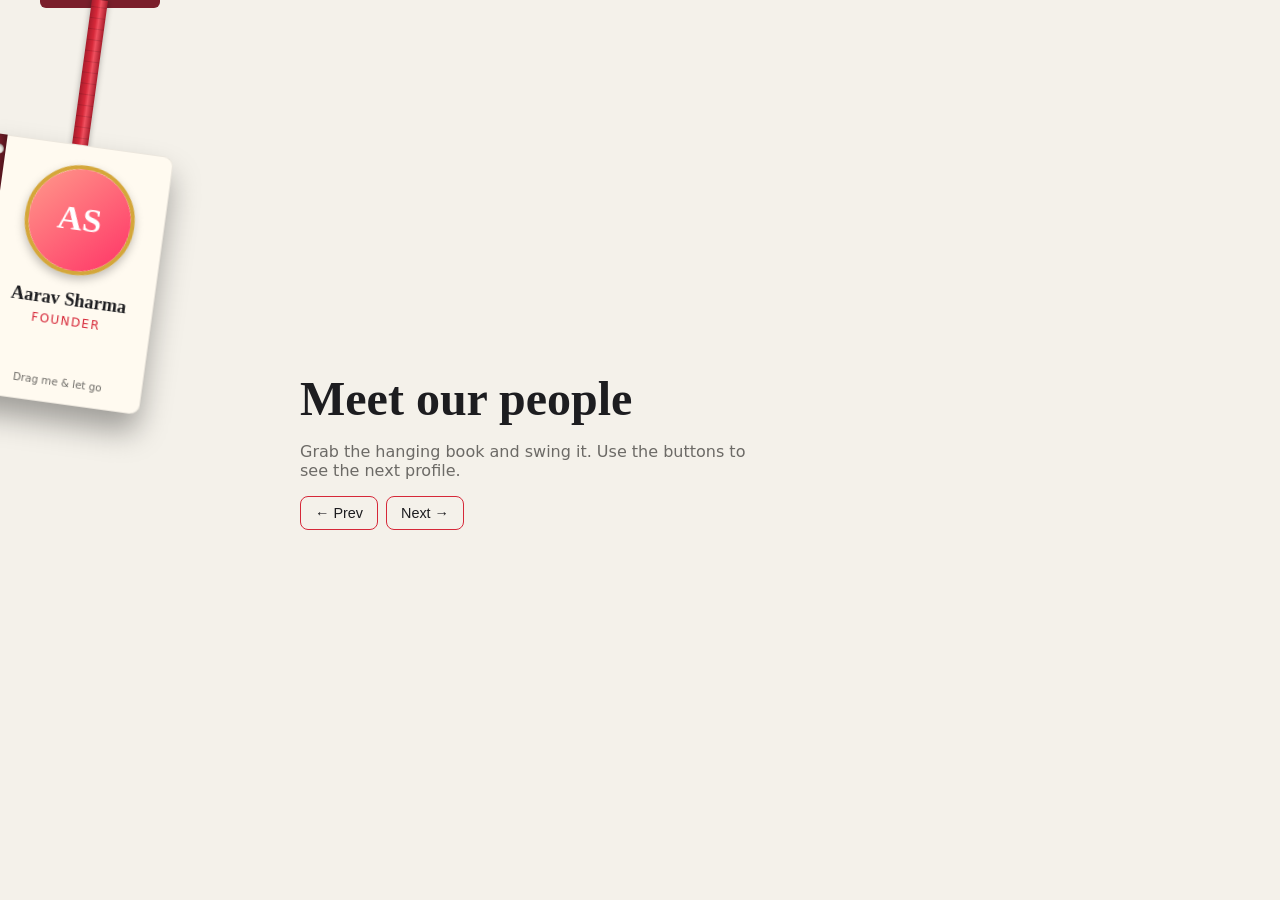
==== hanging.html @ 7e92b3ea "Describe your changes" ====
<!DOCTYPE html>
<html lang="en">
<head>
  <meta charset="utf-8">
  <meta name="viewport" content="width=device-width, initial-scale=1">
  <title>Hanging Book Profile</title>
  <link rel="stylesheet" href="stylehanging.css">
</head>
<body>

  <!-- Hanging book (fixed to the left side) -->
  <div id="pin">
    <div id="hang" aria-label="Draggable profile book">
      <div class="strip"></div>
      <div class="book">
        <div class="photo" id="photo"></div>
        <div class="name" id="name"></div>
        <div class="role" id="role"></div>
        <div class="tag">Drag me &amp; let go</div>
      </div>
    </div>
  </div>

  <!-- Your normal page content -->
  <main class="page">
    <div>
      <h1>Meet our people</h1>
      <p>Grab the hanging book and swing it. Use the buttons to see the next profile.</p>
      <div class="ctrl">
        <button id="prev">&larr; Prev</button>
        <button id="next">Next &rarr;</button>
      </div>
    </div>
  </main>

  <script src="scripthanging.js"></script>
</body>
</html>
---- stylehanging.css ----
:root {
  --bg: #f4f1ea;
  --text: #1d1d20;
  --muted: #6c6a66;
  --cover: #fffaf0;
  --spine: #7a1f2b;
  --red: #d62839;
  --gold: #d4a73a;
}

@media (prefers-color-scheme: dark) {
  :root {
    --bg: #131316;
    --text: #f2f2f4;
    --muted: #a0a0a8;
    --cover: #26262c;
  }
}

* { box-sizing: border-box; }

html, body { height: 100%; }

body {
  margin: 0;
  background: var(--bg);
  color: var(--text);
  font-family: Georgia, "Times New Roman", serif;
  overflow: hidden;
}

/* ---------- Page content ---------- */
.page {
  height: 100%;
  display: flex;
  align-items: center;
  padding: 0 24px 0 300px; /* leaves space for the book on the left */
}
.page h1 { font-size: clamp(1.8rem, 4vw, 3rem); margin: 0 0 8px; }
.page p  { color: var(--muted); max-width: 460px; font-family: system-ui, sans-serif; }

.ctrl { margin-top: 16px; display: flex; gap: 8px; font-family: system-ui, sans-serif; }
.ctrl button {
  cursor: pointer;
  border: 1px solid var(--red);
  background: transparent;
  color: var(--text);
  padding: 8px 14px;
  border-radius: 8px;
  font-size: .9rem;
}
.ctrl button:hover { background: var(--red); color: #fff; }

/* ---------- Hanging book ---------- */

/* The fixed point the book swings from. Change left to move it. */
#pin {
  position: absolute;
  left: 100px;
  top: 0;
  width: 0;
  height: 0;
  z-index: 5;
}

/* Small bar on the ceiling */
#pin::before {
  content: "";
  position: absolute;
  left: -60px;
  top: 0;
  width: 120px;
  height: 8px;
  background: var(--spine);
  border-radius: 0 0 6px 6px;
}

#hang {
  position: absolute;
  left: -95px;           /* half of the width, so it hangs centered */
  top: 0;
  width: 190px;
  transform-origin: 50% 0; /* rotate from the top */
  cursor: grab;
  touch-action: none;
  user-select: none;
  -webkit-user-select: none;
  will-change: transform;
}
#hang.drag { cursor: grabbing; }

/* Red strip (ribbon) */
.strip {
  width: 16px;
  height: 150px;               /* change for a longer or shorter strip */
  margin: 0 auto;
  background:
    repeating-linear-gradient(0deg, transparent 0 10px, rgba(0,0,0,.12) 10px 11px),
    linear-gradient(90deg, #a81c2b, var(--red) 40%, #f0505f 60%, #a81c2b);
  box-shadow: 0 0 6px rgba(0,0,0,.3);
}

/* Book */
.book {
  position: relative;
  width: 190px;
  height: 260px;
  margin-top: -4px;
  background: var(--cover);
  border-radius: 4px 10px 10px 4px;
  box-shadow: 0 18px 30px rgba(0,0,0,.35), inset 0 0 0 1px rgba(0,0,0,.08);
  display: flex;
  flex-direction: column;
  align-items: center;
  padding: 20px 14px 16px 34px;
  text-align: center;
}

/* Spine */
.book::before {
  content: "";
  position: absolute;
  left: 0; top: 0; bottom: 0;
  width: 22px;
  background: var(--spine);
  border-radius: 4px 0 0 4px;
  box-shadow: inset -4px 0 6px rgba(0,0,0,.35);
}

/* Hole where the strip connects */
.book::after {
  content: "";
  position: absolute;
  left: 10px; top: 10px;
  width: 10px; height: 10px;
  border-radius: 50%;
  background: var(--bg);
  box-shadow: inset 0 1px 3px rgba(0,0,0,.5);
}

.photo {
  width: 110px;
  height: 110px;
  flex: none;
  border-radius: 50%;
  border: 4px solid var(--gold);
  overflow: hidden;
  box-shadow: 0 4px 10px rgba(0,0,0,.25);
}
.photo img,
.photo svg {
  width: 100%;
  height: 100%;
  display: block;
  object-fit: cover;
  -webkit-user-drag: none;
}

.name { margin-top: 14px; font-size: 1.15rem; font-weight: 700; line-height: 1.2; }

.role {
  margin-top: 4px;
  font-family: system-ui, sans-serif;
  font-size: .75rem;
  letter-spacing: .12em;
  text-transform: uppercase;
  color: var(--red);
}

.tag {
  margin-top: auto;
  font-family: system-ui, sans-serif;
  font-size: .65rem;
  color: var(--muted);
}

/* ---------- Small screens ---------- */
@media (max-width: 640px) {
  .page { padding-left: 240px; }
}
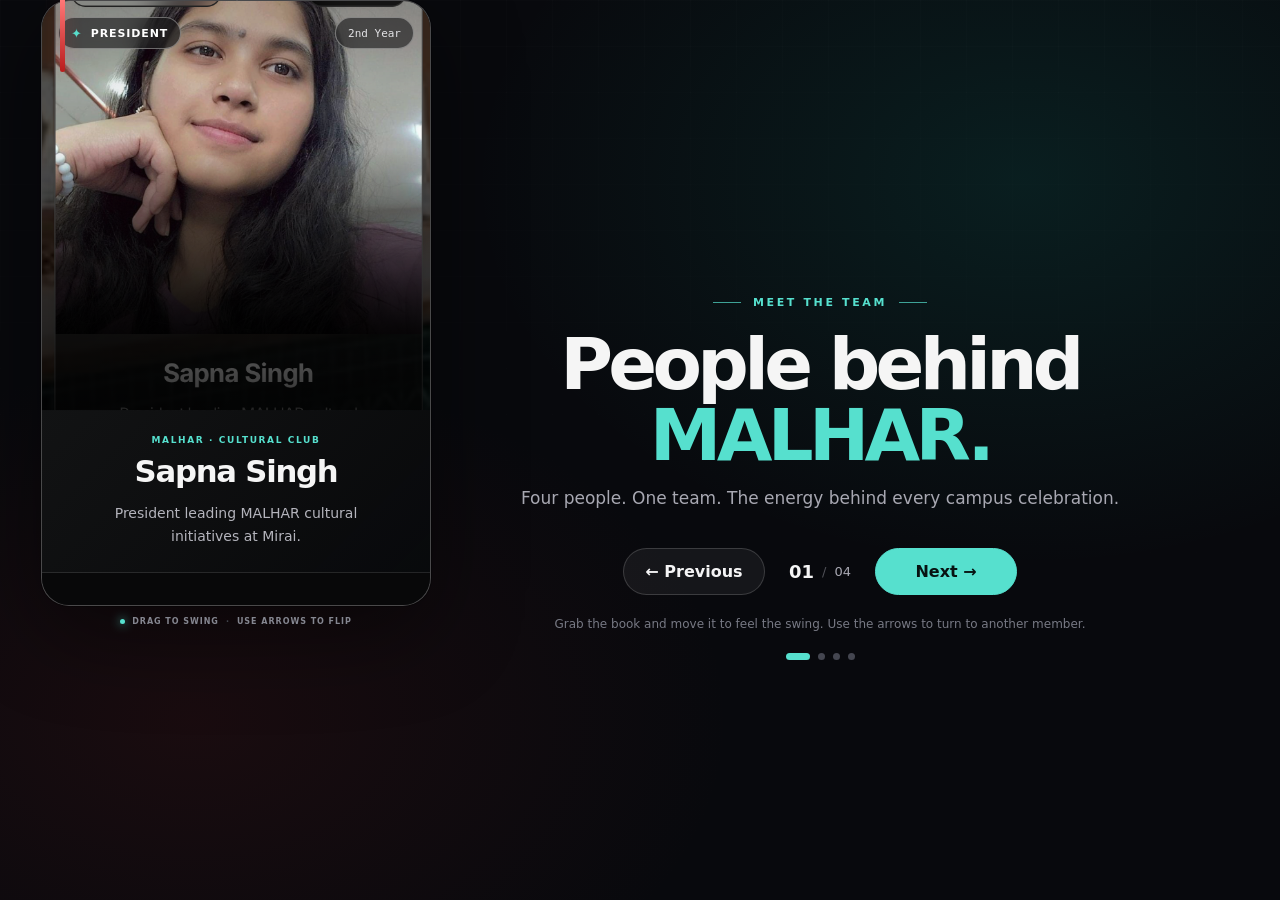
==== commit d96535b9: "update" ====
--- a/hanging.html
+++ b/hanging.html
@@ -1,38 +1,57 @@
 <!DOCTYPE html>
 <html lang="en">
 <head>
-  <meta charset="utf-8">
-  <meta name="viewport" content="width=device-width, initial-scale=1">
-  <title>Hanging Book Profile</title>
+  <meta charset="UTF-8">
+  <meta name="viewport" content="width=device-width, initial-scale=1.0">
+  <title>MALHAR Club — Hanging Leadership Book</title>
   <link rel="stylesheet" href="stylehanging.css">
+  <script src="scripthanging.js" defer></script>
 </head>
 <body>
-
-  <!-- Hanging book (fixed to the left side) -->
-  <div id="pin">
-    <div id="hang" aria-label="Draggable profile book">
-      <div class="strip"></div>
-      <div class="book">
-        <div class="photo" id="photo"></div>
-        <div class="name" id="name"></div>
-        <div class="role" id="role"></div>
-        <div class="tag">Drag me &amp; let go</div>
-      </div>
+  <div class="ambient-bg" aria-hidden="true"></div>
+  <div id="pin" aria-label="MALHAR leadership profile book">
+    <div class="hanger-rope" aria-hidden="true"></div>
+    <div id="hang" role="group" aria-label="Draggable member profile book">
+      <div class="strip" aria-hidden="true"></div>
+      <article class="book" aria-live="polite">
+        <div class="photo-wrap">
+          <img class="photo" id="photo" src="assets/sapna-singh.png" alt="Sapna Singh">
+          <div class="photo-shade"></div>
+          <div class="top-badges">
+            <span class="position-badge" id="positionBadge">President</span>
+            <span class="year-badge" id="yearBadge">2nd Year</span>
+          </div>
+        </div>
+        <div class="member-info">
+          <p class="club-kicker">MALHAR · CULTURAL CLUB</p>
+          <h1 class="name" id="name">Sapna Singh</h1>
+          <p class="role" id="role">President leading MALHAR cultural initiatives at Mirai.</p>
+        </div>
+        <div class="social-row">
+          <a class="social-link" id="instagramLink" href="#" target="_blank" rel="noopener noreferrer">
+            <svg viewBox="0 0 24 24" aria-hidden="true"><rect x="3" y="3" width="18" height="18" rx="5"></rect><circle cx="12" cy="12" r="4"></circle><circle cx="17.5" cy="6.5" r="1"></circle></svg>Instagram
+          </a>
+          <a class="social-link" id="linkedinLink" href="#" target="_blank" rel="noopener noreferrer">
+            <svg viewBox="0 0 24 24" aria-hidden="true"><path d="M5 9v10M5 5v.1M10 19v-6a4 4 0 0 1 8 0v6M10 10v9"></path><circle cx="5" cy="5" r="1.5"></circle></svg>LinkedIn
+          </a>
+        </div>
+      </article>
+      <div class="book-hint"><span class="hint-dot"></span> DRAG TO SWING <span class="hint-divider">·</span> USE ARROWS TO FLIP</div>
     </div>
   </div>
-
-  <!-- Your normal page content -->
   <main class="page">
-    <div>
-      <h1>Meet our people</h1>
-      <p>Grab the hanging book and swing it. Use the buttons to see the next profile.</p>
-      <div class="ctrl">
-        <button id="prev">&larr; Prev</button>
-        <button id="next">Next &rarr;</button>
-      </div>
-    </div>
+    <header class="page-header">
+      <div class="eyebrow"><span class="eyebrow-line"></span> MEET THE TEAM <span class="eyebrow-line"></span></div>
+      <h2>People behind <span>MALHAR.</span></h2>
+      <p>Four people. One team. The energy behind every campus celebration.</p>
+    </header>
+    <section class="member-controls" aria-label="Profile navigation">
+      <button class="nav-button" id="prev" type="button">← Previous</button>
+      <div class="page-count"><span id="currentIndex">01</span><span class="count-divider">/</span><span>04</span></div>
+      <button class="nav-button primary" id="next" type="button">Next →</button>
+    </section>
+    <p class="interaction-note">Grab the book and move it to feel the swing. Use the arrows to turn to another member.</p>
+    <div class="member-dots" id="memberDots" aria-label="Choose a member"></div>
   </main>
-
-  <script src="scripthanging.js"></script>
 </body>
 </html>
--- a/stylehanging.css
+++ b/stylehanging.css
@@ -1,180 +1,18 @@
-:root {
-  --bg: #f4f1ea;
-  --text: #1d1d20;
-  --muted: #6c6a66;
-  --cover: #fffaf0;
-  --spine: #7a1f2b;
-  --red: #d62839;
-  --gold: #d4a73a;
-}
-
-@media (prefers-color-scheme: dark) {
-  :root {
-    --bg: #131316;
-    --text: #f2f2f4;
-    --muted: #a0a0a8;
-    --cover: #26262c;
-  }
-}
-
-* { box-sizing: border-box; }
-
-html, body { height: 100%; }
-
-body {
-  margin: 0;
-  background: var(--bg);
-  color: var(--text);
-  font-family: Georgia, "Times New Roman", serif;
-  overflow: hidden;
-}
-
-/* ---------- Page content ---------- */
-.page {
-  height: 100%;
-  display: flex;
-  align-items: center;
-  padding: 0 24px 0 300px; /* leaves space for the book on the left */
-}
-.page h1 { font-size: clamp(1.8rem, 4vw, 3rem); margin: 0 0 8px; }
-.page p  { color: var(--muted); max-width: 460px; font-family: system-ui, sans-serif; }
-
-.ctrl { margin-top: 16px; display: flex; gap: 8px; font-family: system-ui, sans-serif; }
-.ctrl button {
-  cursor: pointer;
-  border: 1px solid var(--red);
-  background: transparent;
-  color: var(--text);
-  padding: 8px 14px;
-  border-radius: 8px;
-  font-size: .9rem;
-}
-.ctrl button:hover { background: var(--red); color: #fff; }
-
-/* ---------- Hanging book ---------- */
-
-/* The fixed point the book swings from. Change left to move it. */
-#pin {
-  position: absolute;
-  left: 100px;
-  top: 0;
-  width: 0;
-  height: 0;
-  z-index: 5;
-}
-
-/* Small bar on the ceiling */
-#pin::before {
-  content: "";
-  position: absolute;
-  left: -60px;
-  top: 0;
-  width: 120px;
-  height: 8px;
-  background: var(--spine);
-  border-radius: 0 0 6px 6px;
-}
-
-#hang {
-  position: absolute;
-  left: -95px;           /* half of the width, so it hangs centered */
-  top: 0;
-  width: 190px;
-  transform-origin: 50% 0; /* rotate from the top */
-  cursor: grab;
-  touch-action: none;
-  user-select: none;
-  -webkit-user-select: none;
-  will-change: transform;
-}
-#hang.drag { cursor: grabbing; }
-
-/* Red strip (ribbon) */
-.strip {
-  width: 16px;
-  height: 150px;               /* change for a longer or shorter strip */
-  margin: 0 auto;
-  background:
-    repeating-linear-gradient(0deg, transparent 0 10px, rgba(0,0,0,.12) 10px 11px),
-    linear-gradient(90deg, #a81c2b, var(--red) 40%, #f0505f 60%, #a81c2b);
-  box-shadow: 0 0 6px rgba(0,0,0,.3);
-}
-
-/* Book */
-.book {
-  position: relative;
-  width: 190px;
-  height: 260px;
-  margin-top: -4px;
-  background: var(--cover);
-  border-radius: 4px 10px 10px 4px;
-  box-shadow: 0 18px 30px rgba(0,0,0,.35), inset 0 0 0 1px rgba(0,0,0,.08);
-  display: flex;
-  flex-direction: column;
-  align-items: center;
-  padding: 20px 14px 16px 34px;
-  text-align: center;
-}
-
-/* Spine */
-.book::before {
-  content: "";
-  position: absolute;
-  left: 0; top: 0; bottom: 0;
-  width: 22px;
-  background: var(--spine);
-  border-radius: 4px 0 0 4px;
-  box-shadow: inset -4px 0 6px rgba(0,0,0,.35);
-}
-
-/* Hole where the strip connects */
-.book::after {
-  content: "";
-  position: absolute;
-  left: 10px; top: 10px;
-  width: 10px; height: 10px;
-  border-radius: 50%;
-  background: var(--bg);
-  box-shadow: inset 0 1px 3px rgba(0,0,0,.5);
-}
-
-.photo {
-  width: 110px;
-  height: 110px;
-  flex: none;
-  border-radius: 50%;
-  border: 4px solid var(--gold);
-  overflow: hidden;
-  box-shadow: 0 4px 10px rgba(0,0,0,.25);
-}
-.photo img,
-.photo svg {
-  width: 100%;
-  height: 100%;
-  display: block;
-  object-fit: cover;
-  -webkit-user-drag: none;
-}
-
-.name { margin-top: 14px; font-size: 1.15rem; font-weight: 700; line-height: 1.2; }
-
-.role {
-  margin-top: 4px;
-  font-family: system-ui, sans-serif;
-  font-size: .75rem;
-  letter-spacing: .12em;
-  text-transform: uppercase;
-  color: var(--red);
-}
-
-.tag {
-  margin-top: auto;
-  font-family: system-ui, sans-serif;
-  font-size: .65rem;
-  color: var(--muted);
-}
-
-/* ---------- Small screens ---------- */
-@media (max-width: 640px) {
-  .page { padding-left: 240px; }
-}
+/* MALHAR Hanging Leadership Book — styling */
+:root{color-scheme:dark;--ink:#f5f5f5;--muted:#a8a8b2;--teal:#56e0ce;--line:rgba(255,255,255,.16);--ease:cubic-bezier(.2,.8,.2,1)}
+*{box-sizing:border-box}html{min-height:100%;background:#08090d}body{margin:0;min-height:100vh;overflow-x:hidden;color:var(--ink);background:radial-gradient(ellipse at 80% 20%,rgba(20,184,166,.12),transparent 38%),radial-gradient(ellipse at 15% 80%,rgba(127,29,29,.15),transparent 35%),#08090d;font-family:Inter,ui-sans-serif,system-ui,-apple-system,BlinkMacSystemFont,"Segoe UI",sans-serif}
+.ambient-bg{position:fixed;inset:0;pointer-events:none;z-index:0;opacity:.55;background-image:linear-gradient(rgba(255,255,255,.025) 1px,transparent 1px),linear-gradient(90deg,rgba(255,255,255,.025) 1px,transparent 1px);background-size:46px 46px;mask-image:linear-gradient(to bottom,#000,transparent 88%)}
+.page{position:relative;z-index:1;width:min(100% - 40px,1100px);min-height:100vh;margin-inline:auto;padding:clamp(80px,14vh,150px) 0 70px;display:flex;flex-direction:column;align-items:center;justify-content:center;text-align:center}
+.page-header{max-width:680px}.eyebrow{display:flex;align-items:center;justify-content:center;gap:12px;color:var(--teal);font-size:11px;font-weight:800;letter-spacing:.24em}.eyebrow-line{width:28px;height:1px;background:currentColor;opacity:.7}
+.page-header h2{margin:20px 0 14px;font-size:clamp(38px,6vw,72px);line-height:.98;letter-spacing:-.065em;font-weight:780}.page-header h2 span{color:var(--teal)}.page-header p{margin:0;color:var(--muted);font-size:clamp(14px,1.6vw,17px);line-height:1.7}
+.member-controls{display:flex;align-items:center;gap:24px;margin-top:35px}.nav-button{display:inline-flex;align-items:center;justify-content:center;gap:12px;min-width:142px;padding:13px 20px;border:1px solid var(--line);border-radius:999px;color:#f4f4f5;background:rgba(255,255,255,.055);font:inherit;font-weight:650;cursor:pointer;transition:transform .25s var(--ease),border-color .25s,background .25s}.nav-button:hover{transform:translateY(-3px);border-color:rgba(86,224,206,.65)}.nav-button.primary{color:#071312;border-color:var(--teal);background:var(--teal)}
+.page-count{display:flex;align-items:center;gap:8px;color:var(--muted);font-size:13px;font-variant-numeric:tabular-nums}.page-count #currentIndex{color:var(--ink);font-size:18px;font-weight:800}.count-divider{opacity:.45}.interaction-note{color:#777984;font-size:12px;margin-top:22px}.member-dots{display:flex;gap:8px;margin-top:10px}.member-dot{width:7px;height:7px;border:0;border-radius:20px;background:#444650;cursor:pointer;transition:width .25s,background .25s;padding:0}.member-dot.active{width:24px;background:var(--teal)}
+#pin{position:fixed;z-index:5;top:0;left:clamp(12px,3.2vw,48px);width:min(390px,34vw);perspective:1400px;transform-origin:top center}.hanger-rope{position:absolute;z-index:-1;top:-24px;left:50%;width:2px;height:38px;background:linear-gradient(#8a8a8a,#3b3b3b);box-shadow:0 0 0 4px rgba(255,255,255,.025)}
+#hang{position:relative;transform-origin:50% 0%;will-change:transform;touch-action:none;cursor:grab;filter:drop-shadow(0 24px 45px rgba(0,0,0,.48));user-select:none;animation:gentleHang 4.8s ease-in-out infinite}#hang:active{cursor:grabbing;animation-play-state:paused}@keyframes gentleHang{0%,100%{transform:rotate(-1.4deg)}50%{transform:rotate(1.4deg)}}.strip{position:absolute;z-index:4;top:0;left:19px;width:5px;height:72px;border-radius:0 0 4px 4px;background:linear-gradient(#ff7777,#b91c1c);box-shadow:0 3px 16px rgba(239,68,68,.3)}
+.book{overflow:hidden;border:1px solid rgba(255,255,255,.25);border-radius:28px;background:rgba(14,15,17,.76);backdrop-filter:blur(18px);box-shadow:inset 0 1px 0 rgba(255,255,255,.1),0 0 0 1px rgba(0,0,0,.35)}
+.photo-wrap{position:relative;height:clamp(230px,33vw,410px);overflow:hidden;background:#1b1c20}.photo{display:block;width:100%;height:100%;object-fit:cover;object-position:center 30%;filter:saturate(.88);transition:transform .8s var(--ease),filter .5s;pointer-events:none;-webkit-user-drag:none}#hang:hover .photo{transform:scale(1.035);filter:saturate(1.02)}.photo-shade{position:absolute;inset:35% 0 0;background:linear-gradient(transparent,rgba(0,0,0,.78))}
+.top-badges{position:absolute;z-index:2;top:16px;left:16px;right:16px;display:flex;align-items:center;justify-content:space-between;gap:8px}.position-badge,.year-badge{display:inline-flex;align-items:center;gap:8px;min-height:32px;padding:6px 12px;border:1px solid rgba(255,255,255,.35);border-radius:999px;background:rgba(18,18,20,.58);backdrop-filter:blur(12px);color:white;font-size:11px;font-weight:800;letter-spacing:.08em;text-transform:uppercase;white-space:nowrap}.position-badge:before{content:"✦";color:var(--teal);font-size:13px}.year-badge{color:#e3e3e6;font-family:ui-monospace,SFMono-Regular,Menlo,monospace;font-size:11px;font-weight:500;letter-spacing:0;text-transform:none}
+.member-info{position:relative;margin-top:-1px;padding:25px 22px 23px;text-align:center;background:linear-gradient(135deg,rgba(18,19,20,.94),rgba(8,9,11,.86));border-bottom:1px solid rgba(255,255,255,.1)}.club-kicker{margin:0 0 9px;color:var(--teal);font-size:9px;font-weight:800;letter-spacing:.18em}.name{margin:0;font-size:clamp(24px,2.4vw,31px);line-height:1.15;letter-spacing:-.04em;font-weight:780}.role{margin:13px auto 0;max-width:310px;color:#b4b4bc;font-size:14px;line-height:1.65}
+.social-row{display:flex;gap:10px;padding:16px;background:rgba(8,8,9,.82)}.social-link{flex:1;min-width:0;align-items:center;justify-content:center;gap:8px;padding:10px 8px;border:1px solid rgba(255,255,255,.14);border-radius:999px;color:#e7e7eb;text-decoration:none;font-size:12px;font-weight:650;background:rgba(255,255,255,.055);transition:border-color .2s,background .2s,transform .2s}.social-link:hover{border-color:rgba(86,224,206,.6);background:rgba(86,224,206,.08);transform:translateY(-2px)}.social-link svg{width:17px;height:17px;fill:none;stroke:currentColor;stroke-width:1.8;stroke-linecap:round;stroke-linejoin:round;flex:0 0 auto}
+.book-hint{display:flex;align-items:center;justify-content:center;gap:7px;padding:11px 4px 0;color:#858791;font-size:8px;font-weight:800;letter-spacing:.12em}.hint-dot{width:5px;height:5px;border-radius:50%;background:var(--teal);box-shadow:0 0 10px var(--teal)}.hint-divider{color:#42444d}
+@media(min-width:1050px){.page{padding-left:360px;width:min(100% - 60px,1250px)}}@media(max-width:760px){#pin{left:50%;width:min(350px,calc(100vw - 36px));transform:translateX(-50%)}.photo-wrap{height:clamp(220px,65vw,310px)}.book{border-radius:24px}.member-info{padding:18px 17px 19px}.name{font-size:25px}.role{font-size:13px;margin-top:9px}.social-row{padding:12px}.social-link{font-size:11px}.page{padding-top:min(700px,calc(100vw + 310px));min-height:auto;padding-bottom:55px}.page-header h2{font-size:clamp(34px,9vw,50px)}.member-controls{margin-top:24px;gap:13px}.nav-button{min-width:0;padding:12px 14px;font-size:13px}}@media(max-width:380px){#pin{width:calc(100vw - 24px)}.top-badges{left:10px;right:10px;top:11px}.position-badge,.year-badge{padding:5px 8px;font-size:9px}.social-link{gap:5px}}@media(prefers-reduced-motion:reduce){*,*:before,*:after{transition-duration:.01ms!important;animation-duration:.01ms!important}}
